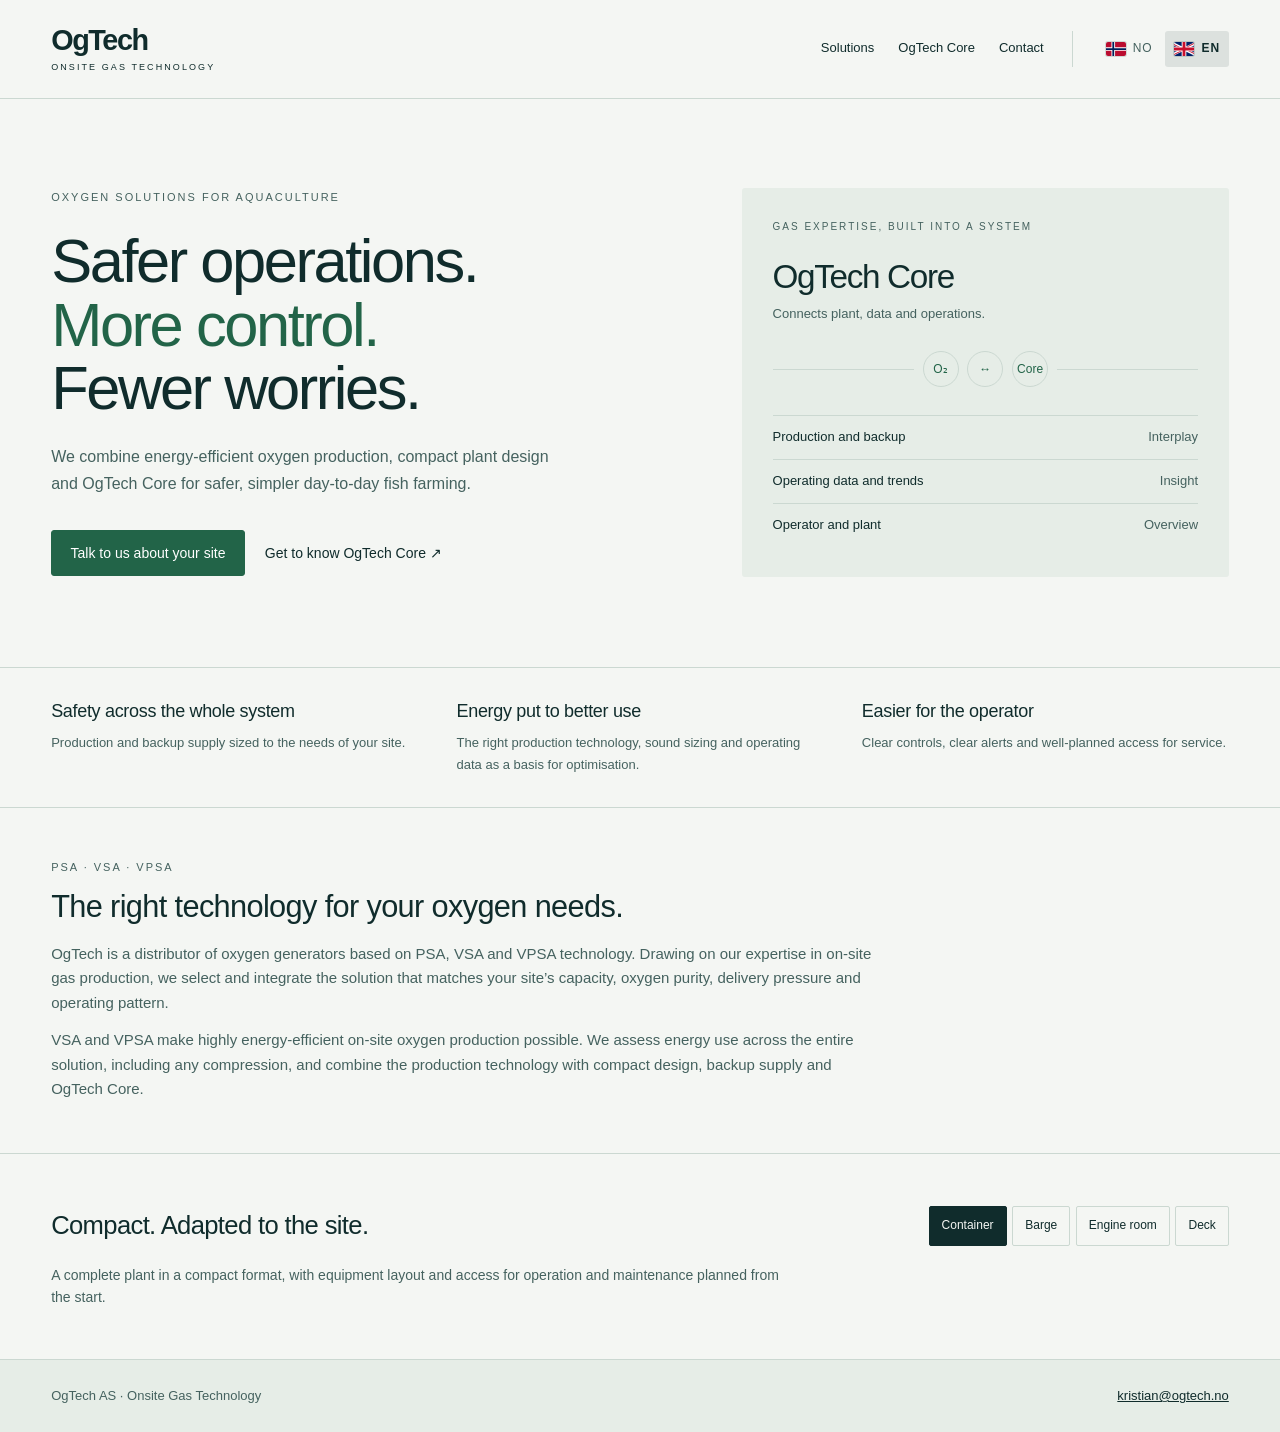
==== en/index.html @ 376f754f "Klargjør for forhåndsvisning på GitHub Pages - .nojekyll slik at filene publiseres som de er - noind" ====
<!DOCTYPE html>
<html lang="en">
<head>
<meta charset="UTF-8">
<meta name="viewport" content="width=device-width, initial-scale=1">
<title>OgTech – Oxygen solutions for aquaculture</title>
<meta name="robots" content="noindex">
<meta name="description" content="OgTech delivers energy-efficient oxygen production (PSA, VSA, VPSA), compact plants and OgTech Core for safer aquaculture operations.">
<link rel="icon" href="../assets/favicon.svg" type="image/svg+xml">
<link rel="stylesheet" href="../assets/style.css">
</head>
<body>
<header class="site-header">
 <div class="wrap">
  <a class="brand" href="index.html">OgTech<small>ONSITE GAS TECHNOLOGY</small></a>
  <div class="header-right">
   <nav class="menu" aria-label="Main menu">
    <button type="button" class="menu-link" data-panel="solutions" aria-expanded="false">Solutions</button>
    <button type="button" class="menu-link" data-panel="core" aria-expanded="false">OgTech Core</button>
    <button type="button" class="menu-link" data-panel="contact" aria-expanded="false">Contact</button>
   </nav>
   <nav class="lang" aria-label="Language">
    <a href="../index.html" hreflang="nb" lang="nb" title="Norsk"><svg viewBox="0 0 22 16" preserveAspectRatio="none" aria-hidden="true"><rect width="22" height="16" fill="#ba0c2f"/><path d="M6 0h4v16H6zM0 6h22v4H0z" fill="#fff"/><path d="M7 0h2v16H7zM0 7h22v2H0z" fill="#00205b"/></svg>NO</a>
    <a href="index.html" hreflang="en" lang="en" aria-current="page" title="English"><svg viewBox="0 0 60 30" preserveAspectRatio="xMidYMid slice" aria-hidden="true"><clipPath id="uk-t"><path d="M30 15h30v15zv15H0zH0V0zV0h30z"/></clipPath><path d="M0 0h60v30H0z" fill="#012169"/><path d="M0 0l60 30m0-30L0 30" stroke="#fff" stroke-width="6"/><path d="M0 0l60 30m0-30L0 30" clip-path="url(#uk-t)" stroke="#c8102e" stroke-width="4"/><path d="M30 0v30M0 15h60" stroke="#fff" stroke-width="10"/><path d="M30 0v30M0 15h60" stroke="#c8102e" stroke-width="6"/></svg>EN</a>
   </nav>
  </div>
 </div>
</header>

<section class="panel" id="panel-solutions" hidden aria-live="polite">
 <div class="wrap">
  <h2>The right technology. A well-designed whole.</h2>
  <p>OgTech is a distributor of oxygen generators based on PSA, VSA and VPSA technology. We assess capacity, oxygen purity, delivery pressure, operating pattern and total energy use to find the right solution. VSA and VPSA enable highly energy-efficient on-site production. The plant can be combined with liquid oxygen (LOX) for backup supply and peak demand.</p>
 </div>
</section>
<section class="panel" id="panel-core" hidden aria-live="polite">
 <div class="wrap">
  <h2>OgTech Core. Gas expertise, built into a system.</h2>
  <p>OgTech Core is being developed to bring control, communication and operating data together in one clear solution. The goal is better interplay within the oxygen system, simpler work for operators and a stronger basis for detecting deviations and optimising operations.</p>
 </div>
</section>
<section class="panel" id="panel-contact" hidden aria-live="polite">
 <div class="wrap">
  <h2>Let’s take a look at your site.</h2>
  <p>Tell us about your oxygen demand, location and current setup. Together we will find a good starting point for production, control and backup supply.<br><a href="mailto:kristian@ogtech.no">kristian@ogtech.no</a></p>
 </div>
</section>

<main>
 <div class="wrap hero">
  <div>
   <p class="eyebrow">Oxygen solutions for aquaculture</p>
   <h1>Safer operations.<br><em>More control.</em><br>Fewer worries.</h1>
   <p class="intro">We combine energy-efficient oxygen production, compact plant design and OgTech Core for safer, simpler day-to-day fish farming.</p>
   <div class="actions">
    <button type="button" class="btn-primary" data-panel="contact" aria-expanded="false">Talk to us about your site</button>
    <button type="button" class="btn-secondary" data-panel="core" aria-expanded="false">Get to know OgTech Core ↗</button>
   </div>
  </div>
  <div class="core" aria-label="Concept sketch of how OgTech Core connects the system">
   <p class="eyebrow">Gas expertise, built into a system</p>
   <h2 class="core-name">OgTech Core</h2>
   <p class="core-sub">Connects plant, data and operations.</p>
   <div class="connect" aria-hidden="true"><span>O₂</span><span>↔</span><span>Core</span></div>
   <ul class="core-list">
    <li><span>Production and backup</span><span>Interplay</span></li>
    <li><span>Operating data and trends</span><span>Insight</span></li>
    <li><span>Operator and plant</span><span>Overview</span></li>
   </ul>
  </div>
 </div>

 <div class="principles">
  <div class="wrap">
   <section><h2>Safety across the whole system</h2><p>Production and backup supply sized to the needs of your site.</p></section>
   <section><h2>Energy put to better use</h2><p>The right production technology, sound sizing and operating data as a basis for optimisation.</p></section>
   <section><h2>Easier for the operator</h2><p>Clear controls, clear alerts and well-planned access for service.</p></section>
  </div>
 </div>

 <section class="technology">
  <div class="wrap">
   <p class="eyebrow">PSA · VSA · VPSA</p>
   <h2>The right technology for your oxygen needs.</h2>
   <p>OgTech is a distributor of oxygen generators based on PSA, VSA and VPSA technology. Drawing on our expertise in on-site gas production, we select and integrate the solution that matches your site’s capacity, oxygen purity, delivery pressure and operating pattern.</p>
   <p>VSA and VPSA make highly energy-efficient on-site oxygen production possible. We assess energy use across the entire solution, including any compression, and combine the production technology with compact design, backup supply and OgTech Core.</p>
  </div>
 </section>

 <section class="install">
  <div class="wrap">
   <div class="install-head">
    <h2>Compact. Adapted to the site.</h2>
    <div class="install-nav" role="group" aria-label="Choose installation">
     <button type="button" class="choice" aria-pressed="true" data-install="container" data-text="A complete plant in a compact format, with equipment layout and access for operation and maintenance planned from the start.">Container</button>
     <button type="button" class="choice" aria-pressed="false" data-install="barge" data-text="Oxygen production and backup supply adapted to the barge’s available space, other systems and practical operating needs.">Barge</button>
     <button type="button" class="choice" aria-pressed="false" data-install="room" data-text="A plant adapted to the engine room, with equipment layout, ventilation and service access built into the design.">Engine room</button>
     <button type="button" class="choice" aria-pressed="false" data-install="deck" data-text="Compact placement on deck, with design and protection adapted to the operating environment and the need for easy access.">Deck</button>
    </div>
   </div>
   <p class="install-copy" aria-live="polite">A complete plant in a compact format, with equipment layout and access for operation and maintenance planned from the start.</p>
  </div>
 </section>
</main>

<footer class="site-footer">
 <div class="wrap">
  <span>OgTech AS · Onsite Gas Technology</span>
  <a href="mailto:kristian@ogtech.no">kristian@ogtech.no</a>
 </div>
</footer>
<script src="../assets/main.js"></script>
</body>
</html>
---- assets/style.css ----
:root{
  color-scheme:light dark;
  --paper:light-dark(#f4f6f3,#0d201f);
  --ink:light-dark(#102c2c,#e6efeb);
  --muted:light-dark(#45625f,#adc2bb);
  --line:light-dark(#cbd8d1,#38544e);
  --surface:light-dark(#e6ede7,#17312e);
  --accent:light-dark(#226448,#b6dba4);
  --on-accent:light-dark(#ffffff,#132819);
  --gutter:clamp(20px,4vw,56px);
  --max:1280px;
}
@media (min-width:1600px){html{font-size:17px}}
@media (min-width:2200px){html{font-size:18px}}

*{box-sizing:border-box}
html{-webkit-text-size-adjust:100%}
body{margin:0;background:var(--paper);color:var(--ink);font-family:Arial,Helvetica,sans-serif;line-height:1.6;overflow-x:hidden}
h1,h2,h3,p,ul{margin:0}
a{color:inherit}
button{font:inherit;cursor:pointer}
button:focus-visible,a:focus-visible{outline:2px solid #339cff;outline-offset:3px}
[hidden]{display:none!important}

.wrap{width:100%;max-width:var(--max);margin-inline:auto;padding-inline:var(--gutter)}

.eyebrow{font-size:.6875rem;text-transform:uppercase;letter-spacing:.125rem;color:var(--muted);line-height:1.6;margin-bottom:1.4rem}

/* Header */
.site-header{border-bottom:1px solid var(--line)}
.site-header .wrap{display:flex;align-items:center;justify-content:space-between;gap:1.5rem;padding-block:1.6rem}
.brand{font-size:1.8rem;font-weight:700;letter-spacing:-.09rem;line-height:1;text-decoration:none}
.brand small{display:block;font-size:.5625rem;letter-spacing:.13rem;font-weight:400;margin-top:.55rem;white-space:nowrap}
.header-right{display:flex;align-items:center;gap:1.75rem;flex-wrap:wrap}
.menu{display:flex;align-items:center;gap:1.5rem;flex-wrap:wrap}
.menu-link{border:0;background:transparent;color:var(--ink);font-size:.8125rem;padding:.5rem 0;min-height:44px}
.menu-link:hover,.menu-link[aria-expanded=true]{text-decoration:underline;text-underline-offset:5px}

.lang{display:flex;align-items:center;gap:.25rem;padding-left:1.5rem;border-left:1px solid var(--line)}
.lang a{display:flex;align-items:center;gap:.45rem;font-size:.75rem;letter-spacing:.06rem;text-decoration:none;padding:.4rem .55rem;border-radius:3px;min-height:36px;color:var(--muted)}
.lang a:hover{color:var(--ink);background:color-mix(in srgb,var(--ink) 8%,transparent)}
.lang a[aria-current=page]{color:var(--ink);font-weight:700;background:color-mix(in srgb,var(--ink) 10%,transparent)}
.lang svg{width:20px;height:14px;border-radius:2px;flex:none;box-shadow:0 0 0 1px color-mix(in srgb,var(--ink) 15%,transparent)}

/* Info panels opened from the menu */
.panel{background:var(--surface);border-bottom:1px solid var(--line)}
.panel .wrap{padding-block:1.75rem}
.panel h2{font-size:1.375rem;font-weight:500;letter-spacing:-.03rem;margin-bottom:.75rem}
.panel p{font-size:.9375rem;line-height:1.65;max-width:52rem;color:var(--muted)}
.panel a{color:var(--ink);font-weight:700}

/* Hero */
.hero{display:grid;grid-template-columns:1.3fr 1fr;gap:clamp(32px,4.5vw,72px);align-items:center;padding-block:clamp(40px,7vw,104px)}
h1{font-size:clamp(2.3rem,4.8vw,4rem);line-height:1.04;font-weight:500;letter-spacing:-.04em;margin-bottom:1.5rem}
h1 em{font-style:normal;color:var(--accent)}
.intro{font-size:1rem;line-height:1.65;max-width:32rem;color:var(--muted)}
.actions{display:flex;gap:1.25rem;align-items:center;flex-wrap:wrap;margin-top:2rem}
.btn-primary{border:1px solid var(--accent);background:var(--accent);color:var(--on-accent);font-size:.875rem;padding:.8rem 1.15rem;border-radius:3px;line-height:1.35;min-height:44px}
.btn-primary:hover{filter:brightness(.93)}
.btn-secondary{background:transparent;color:var(--ink);border:0;padding:.8rem 0;font-size:.875rem;min-height:44px;text-align:left}
.btn-secondary:hover{text-decoration:underline;text-underline-offset:5px}

.core{background:var(--surface);padding:clamp(22px,2.4vw,36px);border-radius:3px;min-width:0}
.core .eyebrow{font-size:.625rem;margin-bottom:1.5rem}
.core-name{font-size:clamp(1.75rem,2.6vw,2.4rem);letter-spacing:-.04em;font-weight:500;line-height:1.1;margin-bottom:.5rem}
.core-sub{font-size:.8125rem;color:var(--muted);line-height:1.5}
.connect{display:flex;align-items:center;gap:.55rem;margin:1.75rem 0;color:var(--accent)}
.connect::before,.connect::after{content:"";height:1px;background:var(--line);flex:1}
.connect span{font-size:.75rem;border:1px solid var(--line);border-radius:50%;width:2.25rem;height:2.25rem;display:grid;place-items:center}
.core-list{padding:0;list-style:none}
.core-list li{display:flex;gap:.75rem;justify-content:space-between;padding:.75rem 0;font-size:.8125rem;border-top:1px solid var(--line);line-height:1.45}
.core-list li span:last-child{color:var(--muted);text-align:right}

/* Principles */
.principles{border-block:1px solid var(--line)}
.principles .wrap{display:grid;grid-template-columns:repeat(3,1fr);gap:clamp(20px,3vw,48px);padding-block:2rem}
.principles h2{font-size:1.125rem;font-weight:500;line-height:1.25;margin-bottom:.6rem;letter-spacing:-.02rem}
.principles p{font-size:.8125rem;line-height:1.65;color:var(--muted)}

/* Technology */
.technology{border-bottom:1px solid var(--line)}
.technology .wrap{padding-block:clamp(28px,4vw,56px)}
.technology .eyebrow{margin-bottom:.75rem}
.technology h2{font-size:clamp(1.5rem,2.4vw,2rem);line-height:1.2;font-weight:500;letter-spacing:-.04rem;margin-bottom:1rem}
.technology p:not(.eyebrow){font-size:.9375rem;line-height:1.65;color:var(--muted);max-width:52rem;margin-bottom:.75rem}
.technology p:last-child{margin-bottom:0}

/* Installation */
.install .wrap{padding-block:clamp(28px,4vw,56px)}
.install-head{display:flex;justify-content:space-between;gap:1.1rem;align-items:center;flex-wrap:wrap;margin-bottom:1.1rem}
.install h2{font-size:clamp(1.375rem,2vw,1.75rem);letter-spacing:-.04rem;font-weight:500;line-height:1.2}
.install-nav{display:flex;gap:.35rem;flex-wrap:wrap}
.choice{font-size:.75rem;padding:.6rem .75rem;border:1px solid var(--line);border-radius:2px;background:transparent;color:var(--ink)}
.choice:hover{border-color:var(--ink)}
.choice[aria-pressed=true]{background:var(--ink);color:var(--paper);border-color:var(--ink)}
.install-copy{font-size:.875rem;color:var(--muted);line-height:1.6;max-width:46rem;min-height:2.8em}

/* Footer */
.site-footer{border-top:1px solid var(--line);background:var(--surface)}
.site-footer .wrap{display:flex;justify-content:space-between;gap:1rem;flex-wrap:wrap;padding-block:1.6rem;font-size:.8125rem;color:var(--muted)}
.site-footer a{color:var(--ink)}

@media (max-width:960px){
  .hero{grid-template-columns:1fr}
  .core{max-width:36rem}
}
@media (max-width:720px){
  .site-header .wrap{flex-direction:column;align-items:flex-start;gap:1rem;padding-block:1.4rem}
  .header-right{width:100%;justify-content:space-between;gap:.75rem}
  .menu{gap:1.1rem}
  .lang{padding-left:0;border-left:0;margin-left:-.55rem}
  .principles .wrap{grid-template-columns:1fr;gap:1.25rem}
  h1{letter-spacing:-.03em}
}
@media (pointer:coarse){.choice{min-height:44px}}
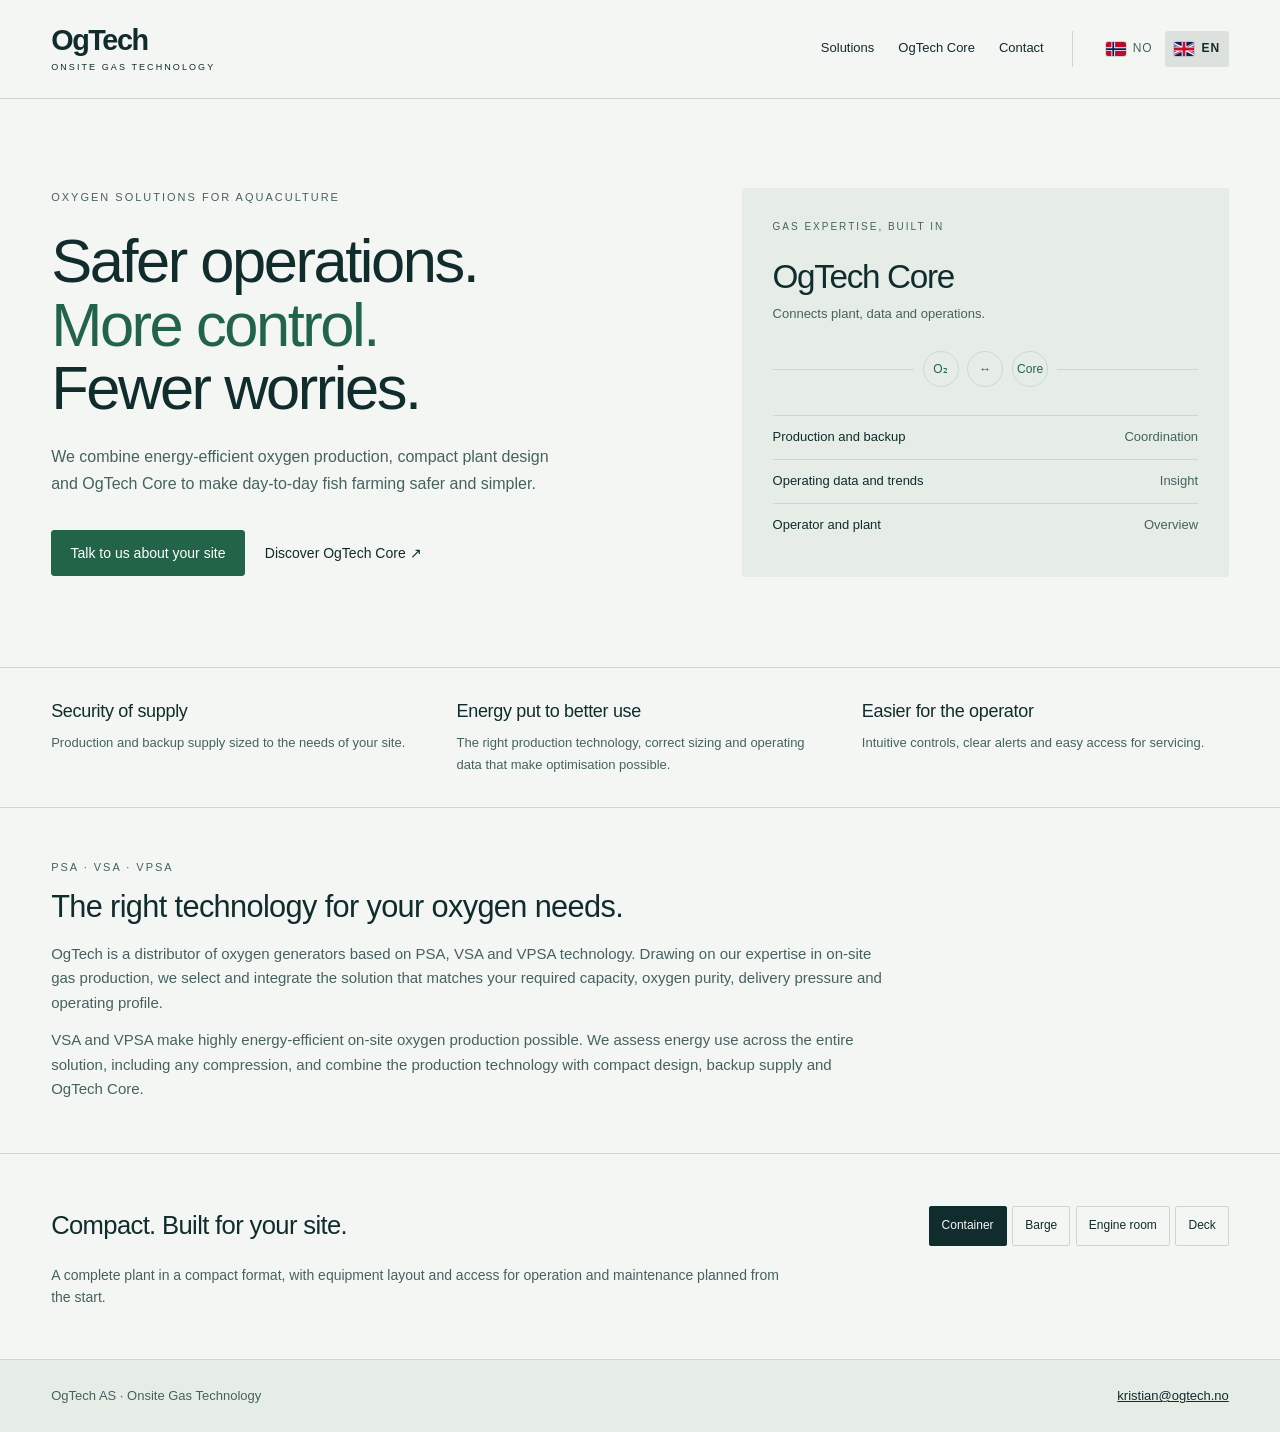
==== commit 012856a4: "Forbedre engelsk tekst Mer naturlig engelsk i stedet for direkte oversatte uttrykk, bl.a. «A well-de" ====
--- a/en/index.html
+++ b/en/index.html
@@ -29,20 +29,20 @@
 
 <section class="panel" id="panel-solutions" hidden aria-live="polite">
  <div class="wrap">
-  <h2>The right technology. A well-designed whole.</h2>
-  <p>OgTech is a distributor of oxygen generators based on PSA, VSA and VPSA technology. We assess capacity, oxygen purity, delivery pressure, operating pattern and total energy use to find the right solution. VSA and VPSA enable highly energy-efficient on-site production. The plant can be combined with liquid oxygen (LOX) for backup supply and peak demand.</p>
+  <h2>The right technology. Engineered as a complete system.</h2>
+  <p>OgTech is a distributor of oxygen generators based on PSA, VSA and VPSA technology. We assess capacity, oxygen purity, delivery pressure, operating profile and overall energy use to find the right solution. VSA and VPSA enable highly energy-efficient on-site production. The plant can be combined with liquid oxygen (LOX) for backup supply and peak demand.</p>
  </div>
 </section>
 <section class="panel" id="panel-core" hidden aria-live="polite">
  <div class="wrap">
-  <h2>OgTech Core. Gas expertise, built into a system.</h2>
-  <p>OgTech Core is being developed to bring control, communication and operating data together in one clear solution. The goal is better interplay within the oxygen system, simpler work for operators and a stronger basis for detecting deviations and optimising operations.</p>
+  <h2>OgTech Core. Gas expertise, built in.</h2>
+  <p>OgTech Core is being developed to bring control, communication and operating data together in a single, clear overview. The goal is better coordination across the oxygen system, easier work for operators and a stronger basis for detecting anomalies and optimising operations.</p>
  </div>
 </section>
 <section class="panel" id="panel-contact" hidden aria-live="polite">
  <div class="wrap">
   <h2>Let’s take a look at your site.</h2>
-  <p>Tell us about your oxygen demand, location and current setup. Together we will find a good starting point for production, control and backup supply.<br><a href="mailto:kristian@ogtech.no">kristian@ogtech.no</a></p>
+  <p>Tell us about your oxygen demand, location and current setup. Together, we’ll find the right starting point for production, control and backup supply.<br><a href="mailto:kristian@ogtech.no">kristian@ogtech.no</a></p>
  </div>
 </section>
 
@@ -51,19 +51,19 @@
   <div>
    <p class="eyebrow">Oxygen solutions for aquaculture</p>
    <h1>Safer operations.<br><em>More control.</em><br>Fewer worries.</h1>
-   <p class="intro">We combine energy-efficient oxygen production, compact plant design and OgTech Core for safer, simpler day-to-day fish farming.</p>
+   <p class="intro">We combine energy-efficient oxygen production, compact plant design and OgTech Core to make day-to-day fish farming safer and simpler.</p>
    <div class="actions">
     <button type="button" class="btn-primary" data-panel="contact" aria-expanded="false">Talk to us about your site</button>
-    <button type="button" class="btn-secondary" data-panel="core" aria-expanded="false">Get to know OgTech Core ↗</button>
+    <button type="button" class="btn-secondary" data-panel="core" aria-expanded="false">Discover OgTech Core ↗</button>
    </div>
   </div>
   <div class="core" aria-label="Concept sketch of how OgTech Core connects the system">
-   <p class="eyebrow">Gas expertise, built into a system</p>
+   <p class="eyebrow">Gas expertise, built in</p>
    <h2 class="core-name">OgTech Core</h2>
    <p class="core-sub">Connects plant, data and operations.</p>
    <div class="connect" aria-hidden="true"><span>O₂</span><span>↔</span><span>Core</span></div>
    <ul class="core-list">
-    <li><span>Production and backup</span><span>Interplay</span></li>
+    <li><span>Production and backup</span><span>Coordination</span></li>
     <li><span>Operating data and trends</span><span>Insight</span></li>
     <li><span>Operator and plant</span><span>Overview</span></li>
    </ul>
@@ -72,9 +72,9 @@
 
  <div class="principles">
   <div class="wrap">
-   <section><h2>Safety across the whole system</h2><p>Production and backup supply sized to the needs of your site.</p></section>
-   <section><h2>Energy put to better use</h2><p>The right production technology, sound sizing and operating data as a basis for optimisation.</p></section>
-   <section><h2>Easier for the operator</h2><p>Clear controls, clear alerts and well-planned access for service.</p></section>
+   <section><h2>Security of supply</h2><p>Production and backup supply sized to the needs of your site.</p></section>
+   <section><h2>Energy put to better use</h2><p>The right production technology, correct sizing and operating data that make optimisation possible.</p></section>
+   <section><h2>Easier for the operator</h2><p>Intuitive controls, clear alerts and easy access for servicing.</p></section>
   </div>
  </div>
 
@@ -82,7 +82,7 @@
   <div class="wrap">
    <p class="eyebrow">PSA · VSA · VPSA</p>
    <h2>The right technology for your oxygen needs.</h2>
-   <p>OgTech is a distributor of oxygen generators based on PSA, VSA and VPSA technology. Drawing on our expertise in on-site gas production, we select and integrate the solution that matches your site’s capacity, oxygen purity, delivery pressure and operating pattern.</p>
+   <p>OgTech is a distributor of oxygen generators based on PSA, VSA and VPSA technology. Drawing on our expertise in on-site gas production, we select and integrate the solution that matches your required capacity, oxygen purity, delivery pressure and operating profile.</p>
    <p>VSA and VPSA make highly energy-efficient on-site oxygen production possible. We assess energy use across the entire solution, including any compression, and combine the production technology with compact design, backup supply and OgTech Core.</p>
   </div>
  </section>
@@ -90,12 +90,12 @@
  <section class="install">
   <div class="wrap">
    <div class="install-head">
-    <h2>Compact. Adapted to the site.</h2>
+    <h2>Compact. Built for your site.</h2>
     <div class="install-nav" role="group" aria-label="Choose installation">
      <button type="button" class="choice" aria-pressed="true" data-install="container" data-text="A complete plant in a compact format, with equipment layout and access for operation and maintenance planned from the start.">Container</button>
-     <button type="button" class="choice" aria-pressed="false" data-install="barge" data-text="Oxygen production and backup supply adapted to the barge’s available space, other systems and practical operating needs.">Barge</button>
-     <button type="button" class="choice" aria-pressed="false" data-install="room" data-text="A plant adapted to the engine room, with equipment layout, ventilation and service access built into the design.">Engine room</button>
-     <button type="button" class="choice" aria-pressed="false" data-install="deck" data-text="Compact placement on deck, with design and protection adapted to the operating environment and the need for easy access.">Deck</button>
+     <button type="button" class="choice" aria-pressed="false" data-install="barge" data-text="Oxygen production and backup supply designed around the space on board, the barge’s other systems and day-to-day operating needs.">Barge</button>
+     <button type="button" class="choice" aria-pressed="false" data-install="room" data-text="A plant fitted to the engine room, with equipment layout, ventilation and service access built into the design.">Engine room</button>
+     <button type="button" class="choice" aria-pressed="false" data-install="deck" data-text="A compact on-deck installation, designed and protected for the operating environment while keeping equipment easy to access.">Deck</button>
     </div>
    </div>
    <p class="install-copy" aria-live="polite">A complete plant in a compact format, with equipment layout and access for operation and maintenance planned from the start.</p>
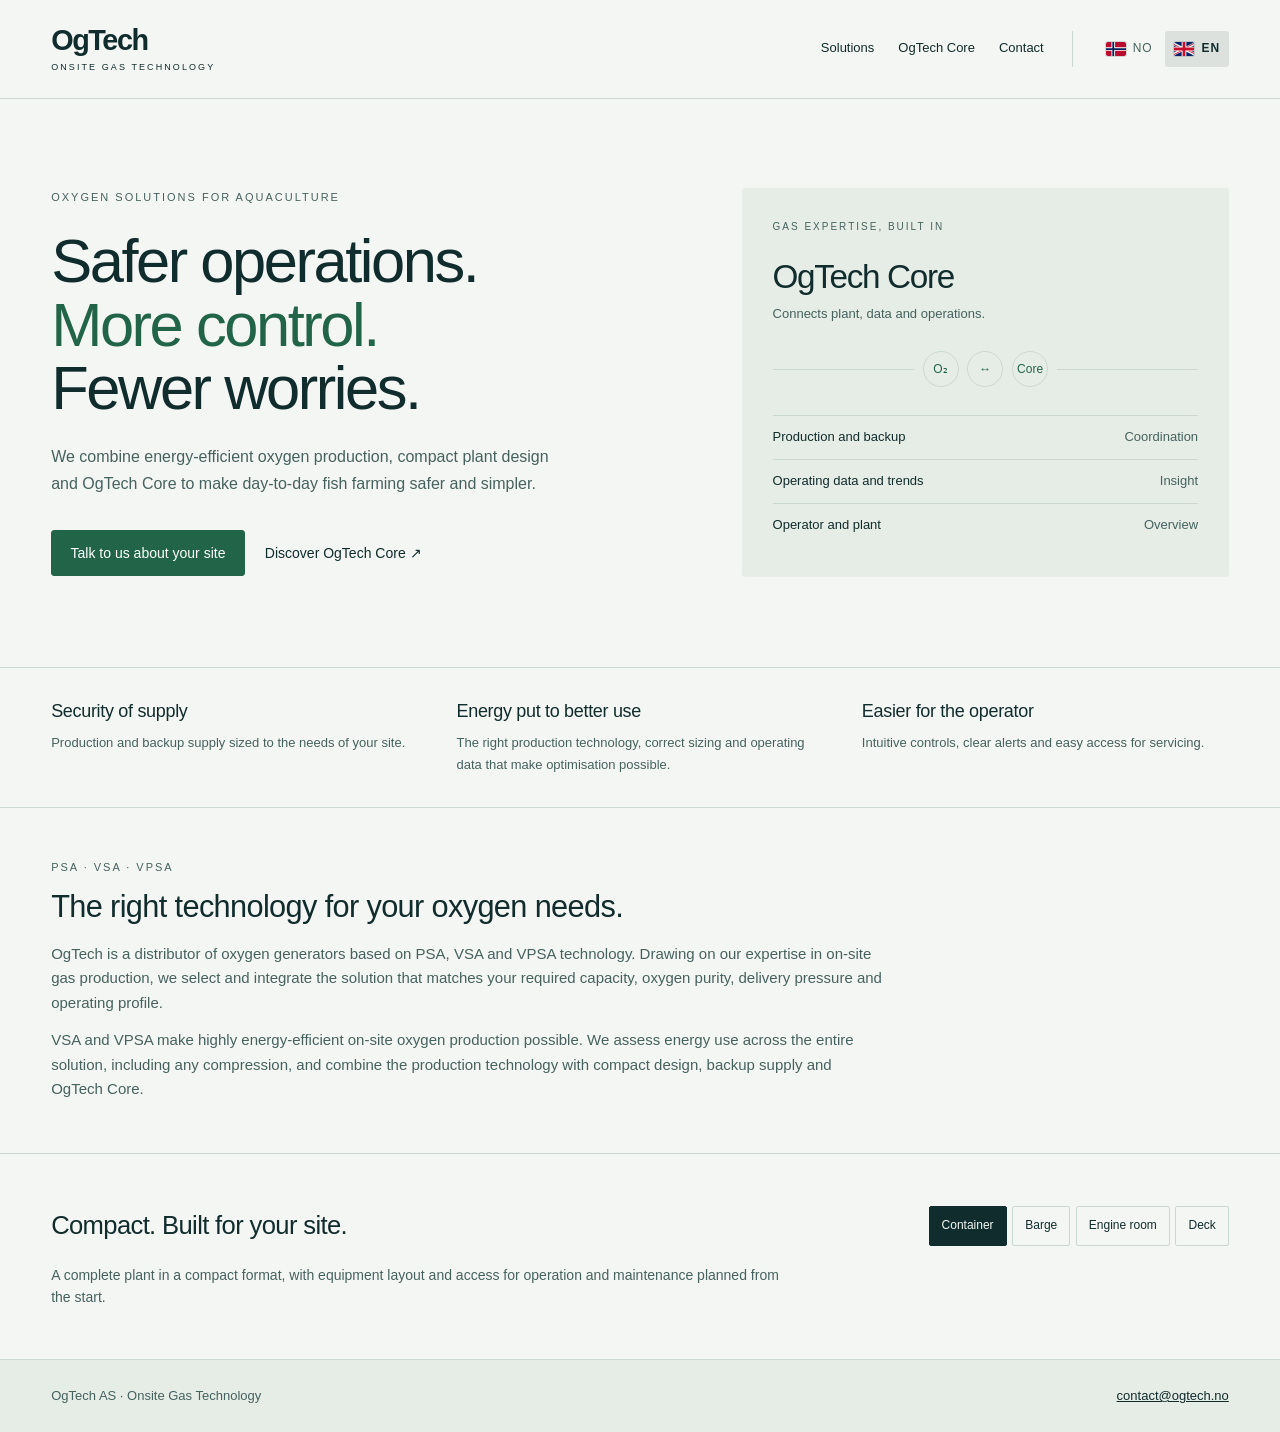
==== commit b9786751: "Bruk kontakt@ og contact@ som kontaktadresse Norsk side viser kontakt@ogtech.no, engelsk side contac" ====
--- a/en/index.html
+++ b/en/index.html
@@ -42,7 +42,7 @@
 <section class="panel" id="panel-contact" hidden aria-live="polite">
  <div class="wrap">
   <h2>Let’s take a look at your site.</h2>
-  <p>Tell us about your oxygen demand, location and current setup. Together, we’ll find the right starting point for production, control and backup supply.<br><a href="mailto:kristian@ogtech.no">kristian@ogtech.no</a></p>
+  <p>Tell us about your oxygen demand, location and current setup. Together, we’ll find the right starting point for production, control and backup supply.<br><a href="mailto:contact@ogtech.no">contact@ogtech.no</a></p>
  </div>
 </section>
 
@@ -106,7 +106,7 @@
 <footer class="site-footer">
  <div class="wrap">
   <span>OgTech AS · Onsite Gas Technology</span>
-  <a href="mailto:kristian@ogtech.no">kristian@ogtech.no</a>
+  <a href="mailto:contact@ogtech.no">contact@ogtech.no</a>
  </div>
 </footer>
 <script src="../assets/main.js"></script>
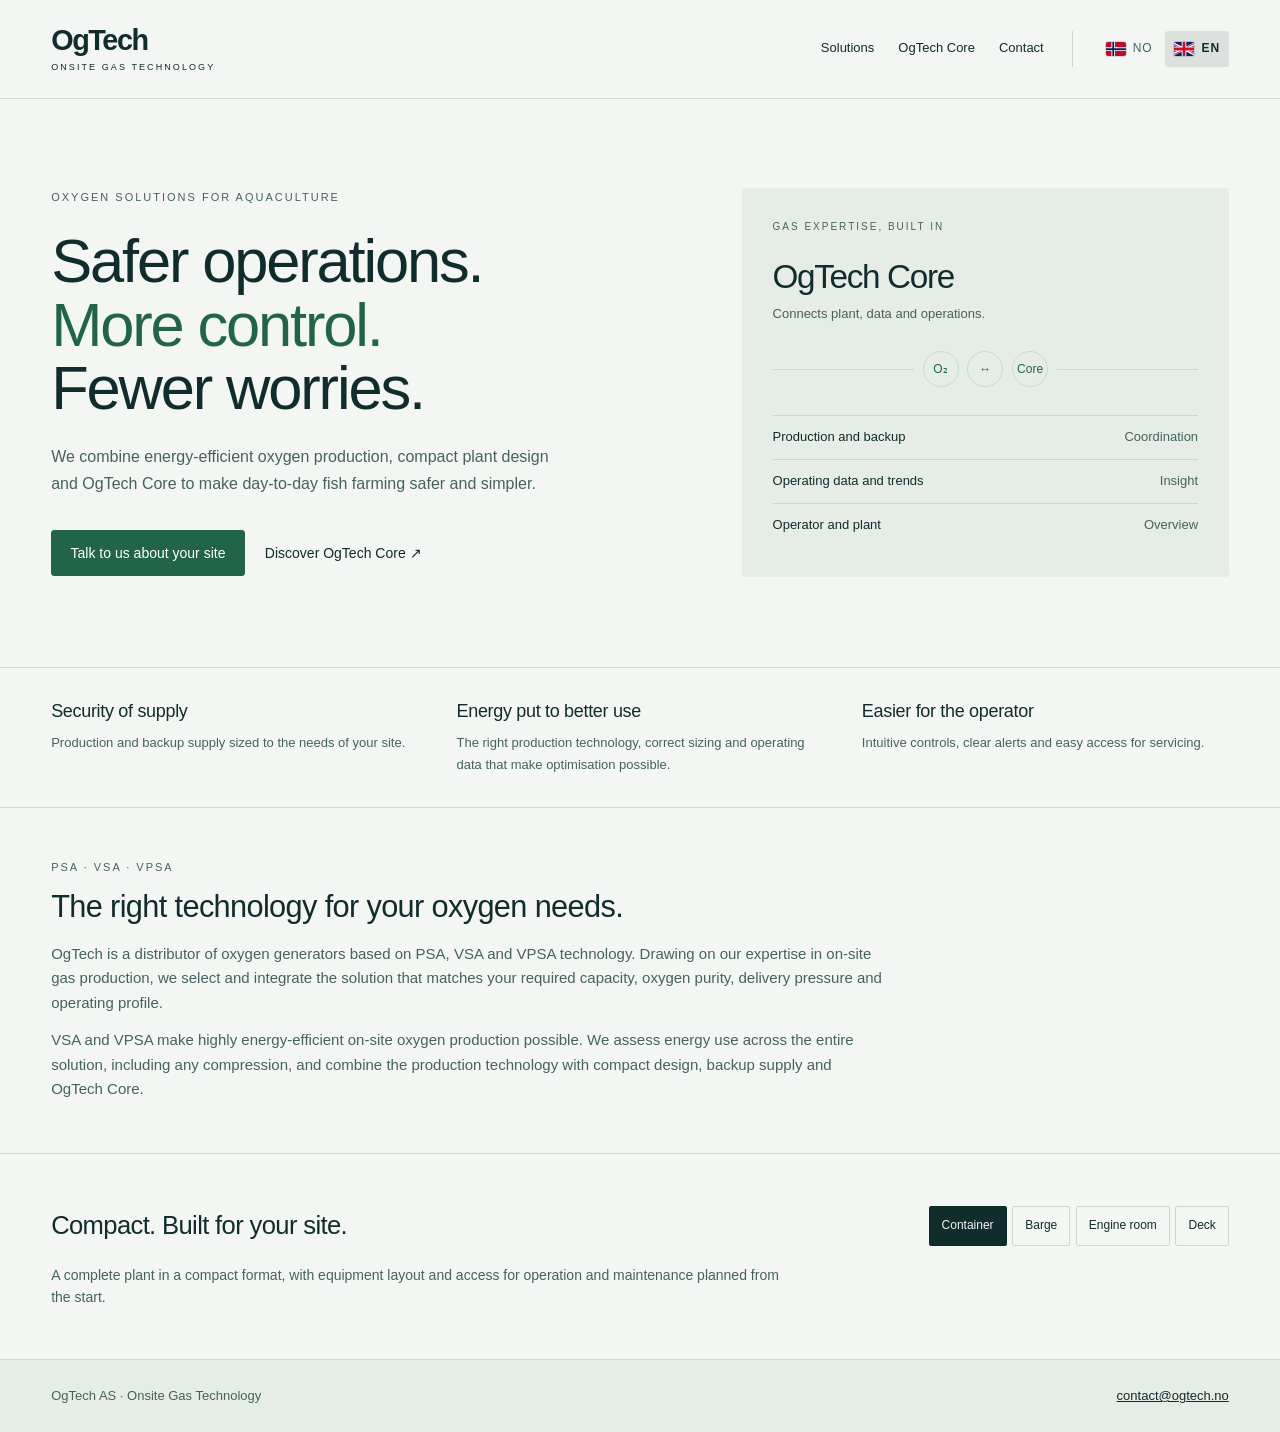
==== commit efe161d9: "Bytt til fonten Schibsted Grotesk Erstatter Arial med Schibsted Grotesk, en norsk grotesk tegnet for" ====
--- a/en/index.html
+++ b/en/index.html
@@ -7,6 +7,7 @@
 <meta name="robots" content="noindex">
 <meta name="description" content="OgTech delivers energy-efficient oxygen production (PSA, VSA, VPSA), compact plants and OgTech Core for safer aquaculture operations.">
 <link rel="icon" href="../assets/favicon.svg" type="image/svg+xml">
+<link rel="preload" href="../assets/fonts/schibsted-grotesk-latin-wght-normal.woff2" as="font" type="font/woff2" crossorigin>
 <link rel="stylesheet" href="../assets/style.css">
 </head>
 <body>
--- a/assets/style.css
+++ b/assets/style.css
@@ -1,3 +1,7 @@
+/* Schibsted Grotesk (SIL OFL 1.1), self-hosted – see assets/fonts/OFL.txt */
+@font-face{font-family:"Schibsted Grotesk";font-style:normal;font-weight:400 900;font-display:swap;src:url(fonts/schibsted-grotesk-latin-wght-normal.woff2) format("woff2");unicode-range:U+0000-00FF,U+0131,U+0152-0153,U+02BB-02BC,U+02C6,U+02DA,U+02DC,U+0304,U+0308,U+0329,U+2000-206F,U+20AC,U+2122,U+2191,U+2193,U+2212,U+2215,U+FEFF,U+FFFD}
+@font-face{font-family:"Schibsted Grotesk";font-style:normal;font-weight:400 900;font-display:swap;src:url(fonts/schibsted-grotesk-latin-ext-wght-normal.woff2) format("woff2");unicode-range:U+0100-02BA,U+02BD-02C5,U+02C7-02CC,U+02CE-02D7,U+02DD-02FF,U+0304,U+0308,U+0329,U+1D00-1DBF,U+1E00-1E9F,U+1EF2-1EFF,U+2020,U+20A0-20AB,U+20AD-20C0,U+2113,U+2C60-2C7F,U+A720-A7FF}
+
 :root{
   color-scheme:light dark;
   --paper:light-dark(#f4f6f3,#0d201f);
@@ -15,7 +19,7 @@
 
 *{box-sizing:border-box}
 html{-webkit-text-size-adjust:100%}
-body{margin:0;background:var(--paper);color:var(--ink);font-family:Arial,Helvetica,sans-serif;line-height:1.6;overflow-x:hidden}
+body{margin:0;background:var(--paper);color:var(--ink);font-family:"Schibsted Grotesk",Arial,Helvetica,sans-serif;line-height:1.6;overflow-x:hidden}
 h1,h2,h3,p,ul{margin:0}
 a{color:inherit}
 button{font:inherit;cursor:pointer}
@@ -51,7 +55,7 @@
 
 /* Hero */
 .hero{display:grid;grid-template-columns:1.3fr 1fr;gap:clamp(32px,4.5vw,72px);align-items:center;padding-block:clamp(40px,7vw,104px)}
-h1{font-size:clamp(2.3rem,4.8vw,4rem);line-height:1.04;font-weight:500;letter-spacing:-.04em;margin-bottom:1.5rem}
+h1{font-size:clamp(2.3rem,4.8vw,4rem);line-height:1.04;font-weight:500;letter-spacing:-.035em;margin-bottom:1.5rem}
 h1 em{font-style:normal;color:var(--accent)}
 .intro{font-size:1rem;line-height:1.65;max-width:32rem;color:var(--muted)}
 .actions{display:flex;gap:1.25rem;align-items:center;flex-wrap:wrap;margin-top:2rem}
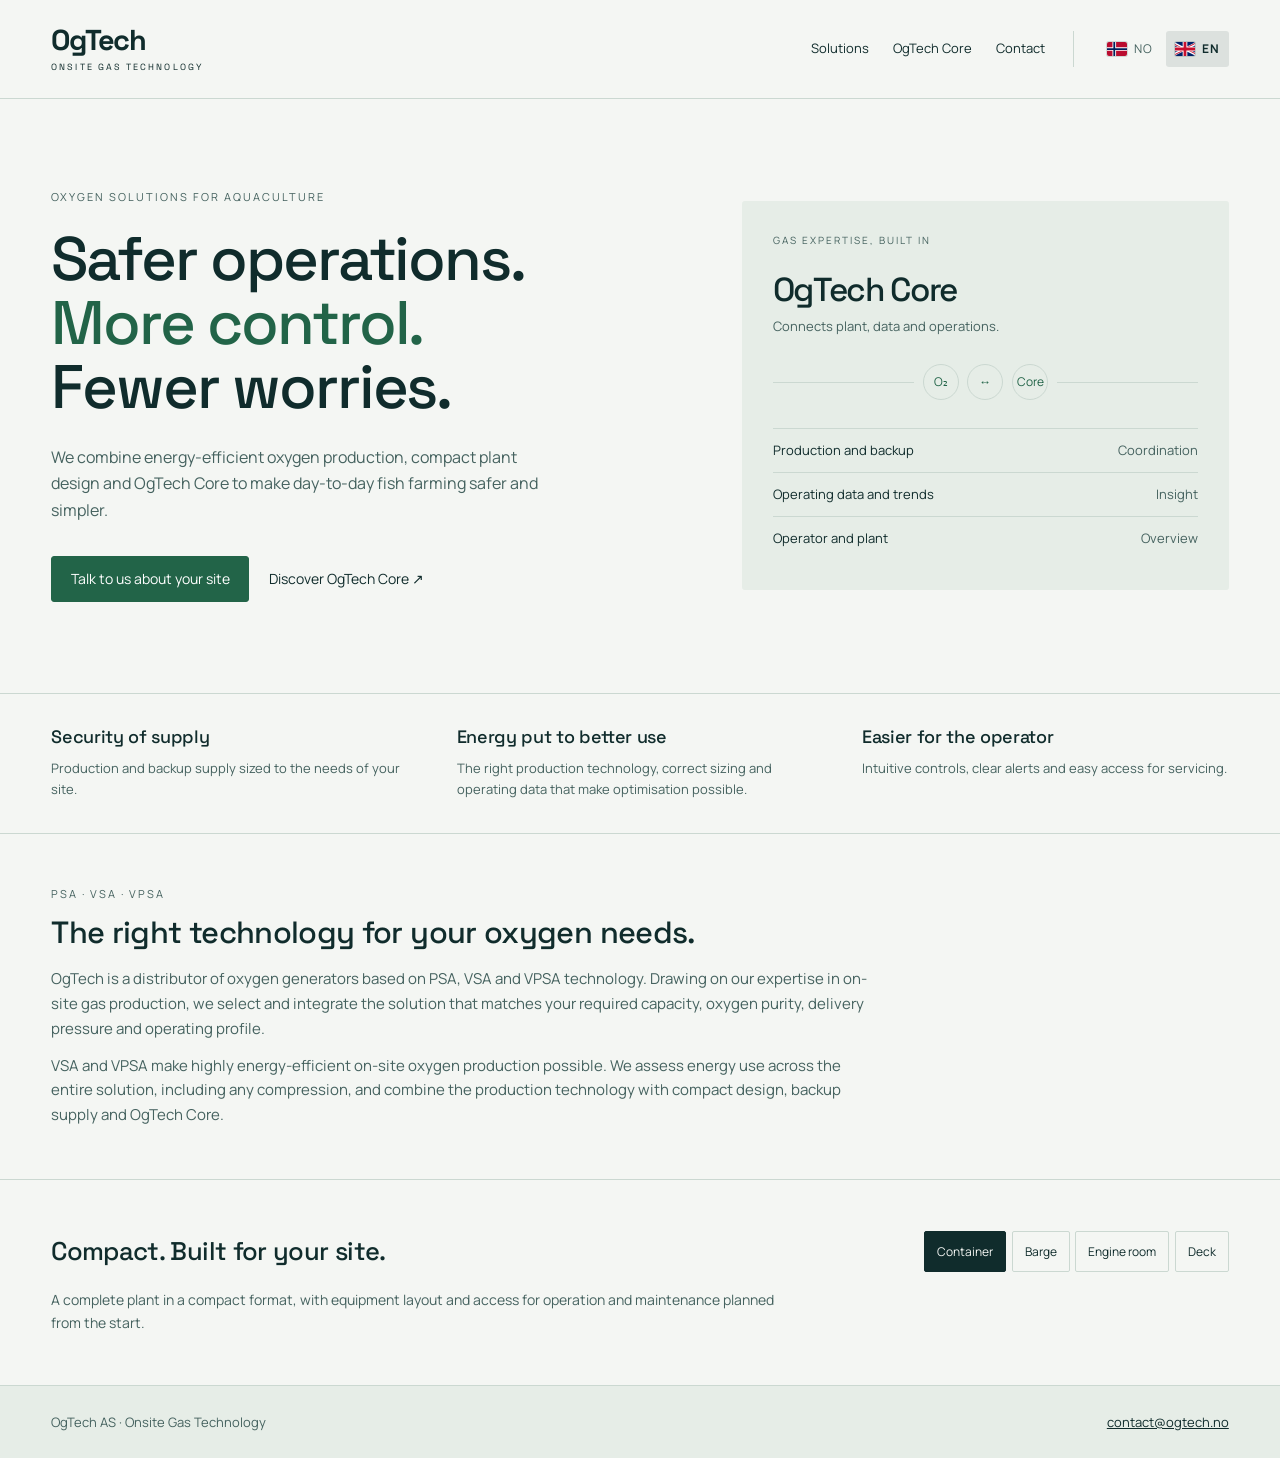
==== commit 553a252b: "Bruk Manrope og Space Grotesk Samme fonter som i det andre prosjektet: Manrope til brødtekst, knappe" ====
--- a/en/index.html
+++ b/en/index.html
@@ -7,7 +7,8 @@
 <meta name="robots" content="noindex">
 <meta name="description" content="OgTech delivers energy-efficient oxygen production (PSA, VSA, VPSA), compact plants and OgTech Core for safer aquaculture operations.">
 <link rel="icon" href="../assets/favicon.svg" type="image/svg+xml">
-<link rel="preload" href="../assets/fonts/schibsted-grotesk-latin-wght-normal.woff2" as="font" type="font/woff2" crossorigin>
+<link rel="preload" href="../assets/fonts/manrope-latin-wght-normal.woff2" as="font" type="font/woff2" crossorigin>
+<link rel="preload" href="../assets/fonts/space-grotesk-latin-wght-normal.woff2" as="font" type="font/woff2" crossorigin>
 <link rel="stylesheet" href="../assets/style.css">
 </head>
 <body>
--- a/assets/style.css
+++ b/assets/style.css
@@ -1,6 +1,9 @@
-/* Schibsted Grotesk (SIL OFL 1.1), self-hosted – see assets/fonts/OFL.txt */
-@font-face{font-family:"Schibsted Grotesk";font-style:normal;font-weight:400 900;font-display:swap;src:url(fonts/schibsted-grotesk-latin-wght-normal.woff2) format("woff2");unicode-range:U+0000-00FF,U+0131,U+0152-0153,U+02BB-02BC,U+02C6,U+02DA,U+02DC,U+0304,U+0308,U+0329,U+2000-206F,U+20AC,U+2122,U+2191,U+2193,U+2212,U+2215,U+FEFF,U+FFFD}
-@font-face{font-family:"Schibsted Grotesk";font-style:normal;font-weight:400 900;font-display:swap;src:url(fonts/schibsted-grotesk-latin-ext-wght-normal.woff2) format("woff2");unicode-range:U+0100-02BA,U+02BD-02C5,U+02C7-02CC,U+02CE-02D7,U+02DD-02FF,U+0304,U+0308,U+0329,U+1D00-1DBF,U+1E00-1E9F,U+1EF2-1EFF,U+2020,U+20A0-20AB,U+20AD-20C0,U+2113,U+2C60-2C7F,U+A720-A7FF}
+/* Fonts (SIL OFL 1.1), self-hosted – see assets/fonts/OFL-*.txt
+   Manrope: body text, buttons, menus. Space Grotesk: headings and large numbers. */
+@font-face{font-family:"Manrope";font-style:normal;font-weight:200 800;font-display:swap;src:url(fonts/manrope-latin-wght-normal.woff2) format("woff2");unicode-range:U+0000-00FF,U+0131,U+0152-0153,U+02BB-02BC,U+02C6,U+02DA,U+02DC,U+0304,U+0308,U+0329,U+2000-206F,U+20AC,U+2122,U+2191,U+2193,U+2212,U+2215,U+FEFF,U+FFFD}
+@font-face{font-family:"Manrope";font-style:normal;font-weight:200 800;font-display:swap;src:url(fonts/manrope-latin-ext-wght-normal.woff2) format("woff2");unicode-range:U+0100-02BA,U+02BD-02C5,U+02C7-02CC,U+02CE-02D7,U+02DD-02FF,U+0304,U+0308,U+0329,U+1D00-1DBF,U+1E00-1E9F,U+1EF2-1EFF,U+2020,U+20A0-20AB,U+20AD-20C0,U+2113,U+2C60-2C7F,U+A720-A7FF}
+@font-face{font-family:"Space Grotesk";font-style:normal;font-weight:300 700;font-display:swap;src:url(fonts/space-grotesk-latin-wght-normal.woff2) format("woff2");unicode-range:U+0000-00FF,U+0131,U+0152-0153,U+02BB-02BC,U+02C6,U+02DA,U+02DC,U+0304,U+0308,U+0329,U+2000-206F,U+20AC,U+2122,U+2191,U+2193,U+2212,U+2215,U+FEFF,U+FFFD}
+@font-face{font-family:"Space Grotesk";font-style:normal;font-weight:300 700;font-display:swap;src:url(fonts/space-grotesk-latin-ext-wght-normal.woff2) format("woff2");unicode-range:U+0100-02BA,U+02BD-02C5,U+02C7-02CC,U+02CE-02D7,U+02DD-02FF,U+0304,U+0308,U+0329,U+1D00-1DBF,U+1E00-1E9F,U+1EF2-1EFF,U+2020,U+20A0-20AB,U+20AD-20C0,U+2113,U+2C60-2C7F,U+A720-A7FF}
 
 :root{
   color-scheme:light dark;
@@ -13,14 +16,17 @@
   --on-accent:light-dark(#ffffff,#132819);
   --gutter:clamp(20px,4vw,56px);
   --max:1280px;
+  --font-body:"Manrope",Arial,Helvetica,sans-serif;
+  --font-heading:"Space Grotesk",Arial,Helvetica,sans-serif;
 }
 @media (min-width:1600px){html{font-size:17px}}
 @media (min-width:2200px){html{font-size:18px}}
 
 *{box-sizing:border-box}
 html{-webkit-text-size-adjust:100%}
-body{margin:0;background:var(--paper);color:var(--ink);font-family:"Schibsted Grotesk",Arial,Helvetica,sans-serif;line-height:1.6;overflow-x:hidden}
+body{margin:0;background:var(--paper);color:var(--ink);font-family:var(--font-body);line-height:1.6;overflow-x:hidden}
 h1,h2,h3,p,ul{margin:0}
+h1,h2,h3,.brand{font-family:var(--font-heading)}
 a{color:inherit}
 button{font:inherit;cursor:pointer}
 button:focus-visible,a:focus-visible{outline:2px solid #339cff;outline-offset:3px}
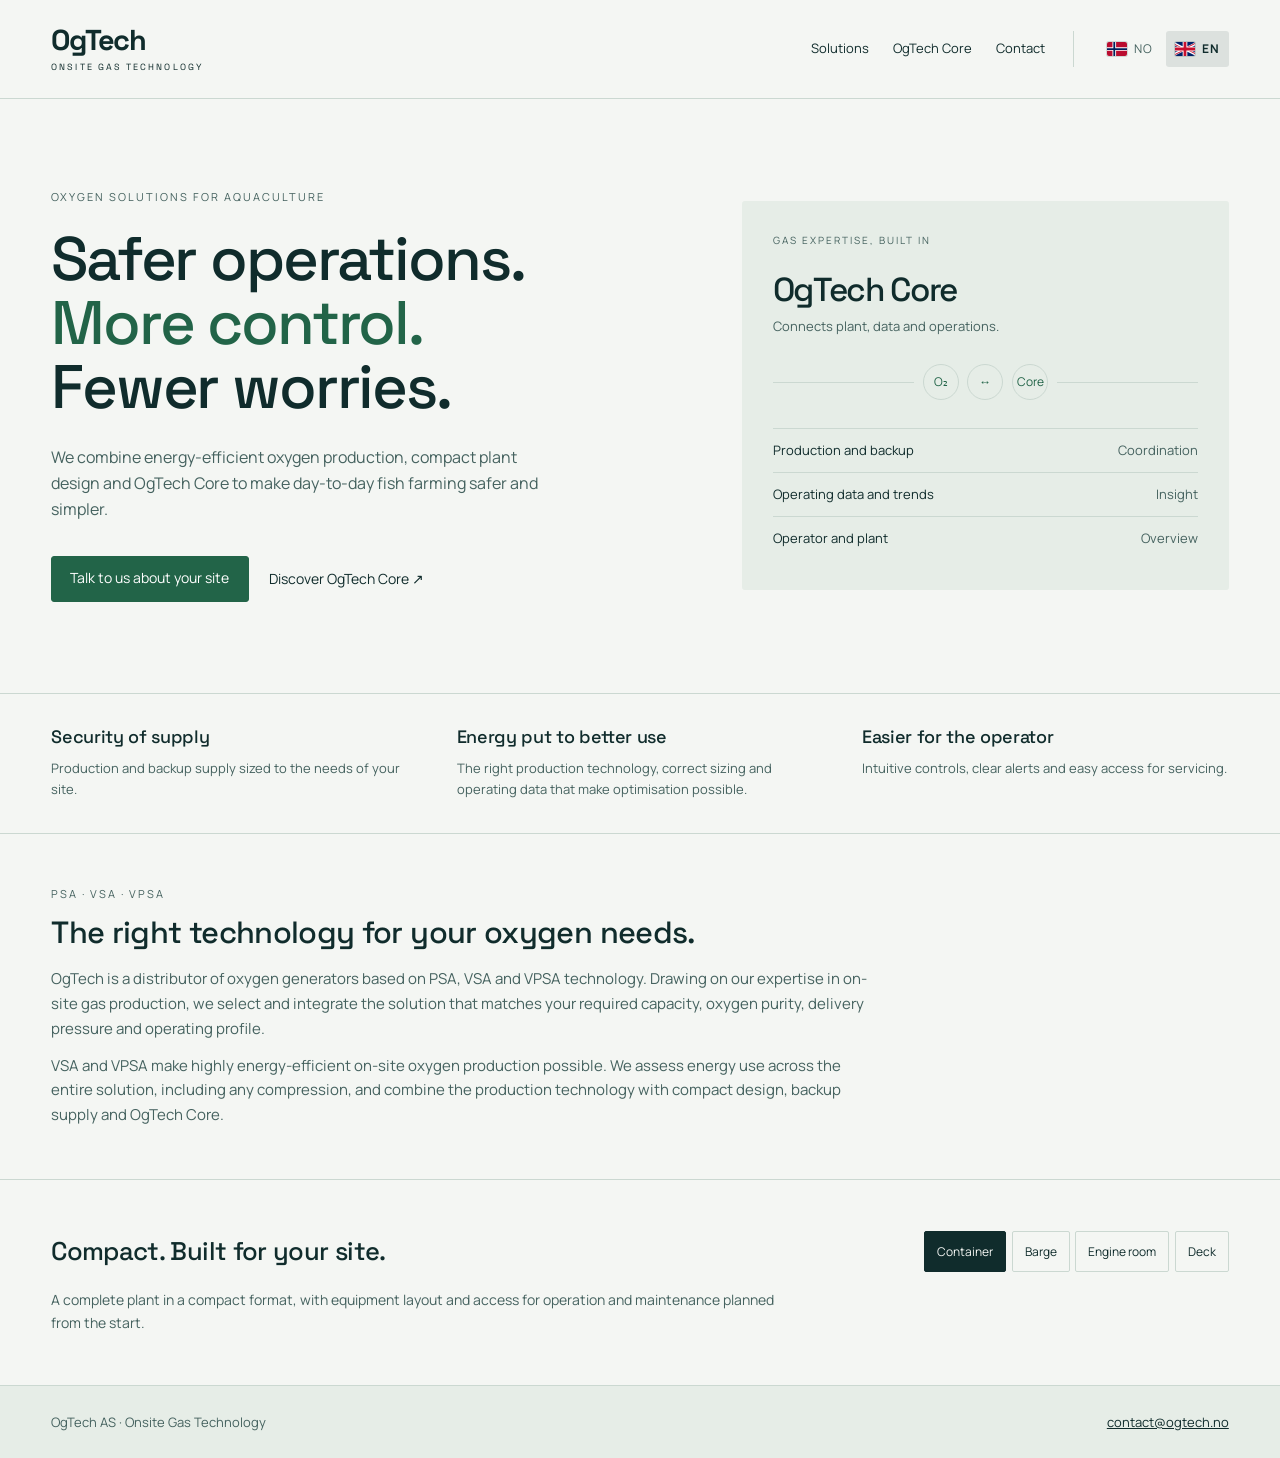
==== commit 0223c50a: "Hold «Færre bekymringer.» på én linje Overskriftens skriftstørrelse følger nå bredden på tekstkolonn" ====
--- a/en/index.html
+++ b/en/index.html
@@ -50,7 +50,7 @@
 
 <main>
  <div class="wrap hero">
-  <div>
+  <div class="hero-text">
    <p class="eyebrow">Oxygen solutions for aquaculture</p>
    <h1>Safer operations.<br><em>More control.</em><br>Fewer worries.</h1>
    <p class="intro">We combine energy-efficient oxygen production, compact plant design and OgTech Core to make day-to-day fish farming safer and simpler.</p>
--- a/assets/style.css
+++ b/assets/style.css
@@ -61,7 +61,9 @@
 
 /* Hero */
 .hero{display:grid;grid-template-columns:1.3fr 1fr;gap:clamp(32px,4.5vw,72px);align-items:center;padding-block:clamp(40px,7vw,104px)}
-h1{font-size:clamp(2.3rem,4.8vw,4rem);line-height:1.04;font-weight:500;letter-spacing:-.035em;margin-bottom:1.5rem}
+/* Font size follows the text column so each headline line («Færre bekymringer.») fits on one line */
+.hero-text{container-type:inline-size;min-width:0}
+h1{font-size:min(clamp(2.3rem,4.8vw,4rem),10.4cqi);line-height:1.04;font-weight:500;letter-spacing:-.035em;margin-bottom:1.5rem}
 h1 em{font-style:normal;color:var(--accent)}
 .intro{font-size:1rem;line-height:1.65;max-width:32rem;color:var(--muted)}
 .actions{display:flex;gap:1.25rem;align-items:center;flex-wrap:wrap;margin-top:2rem}
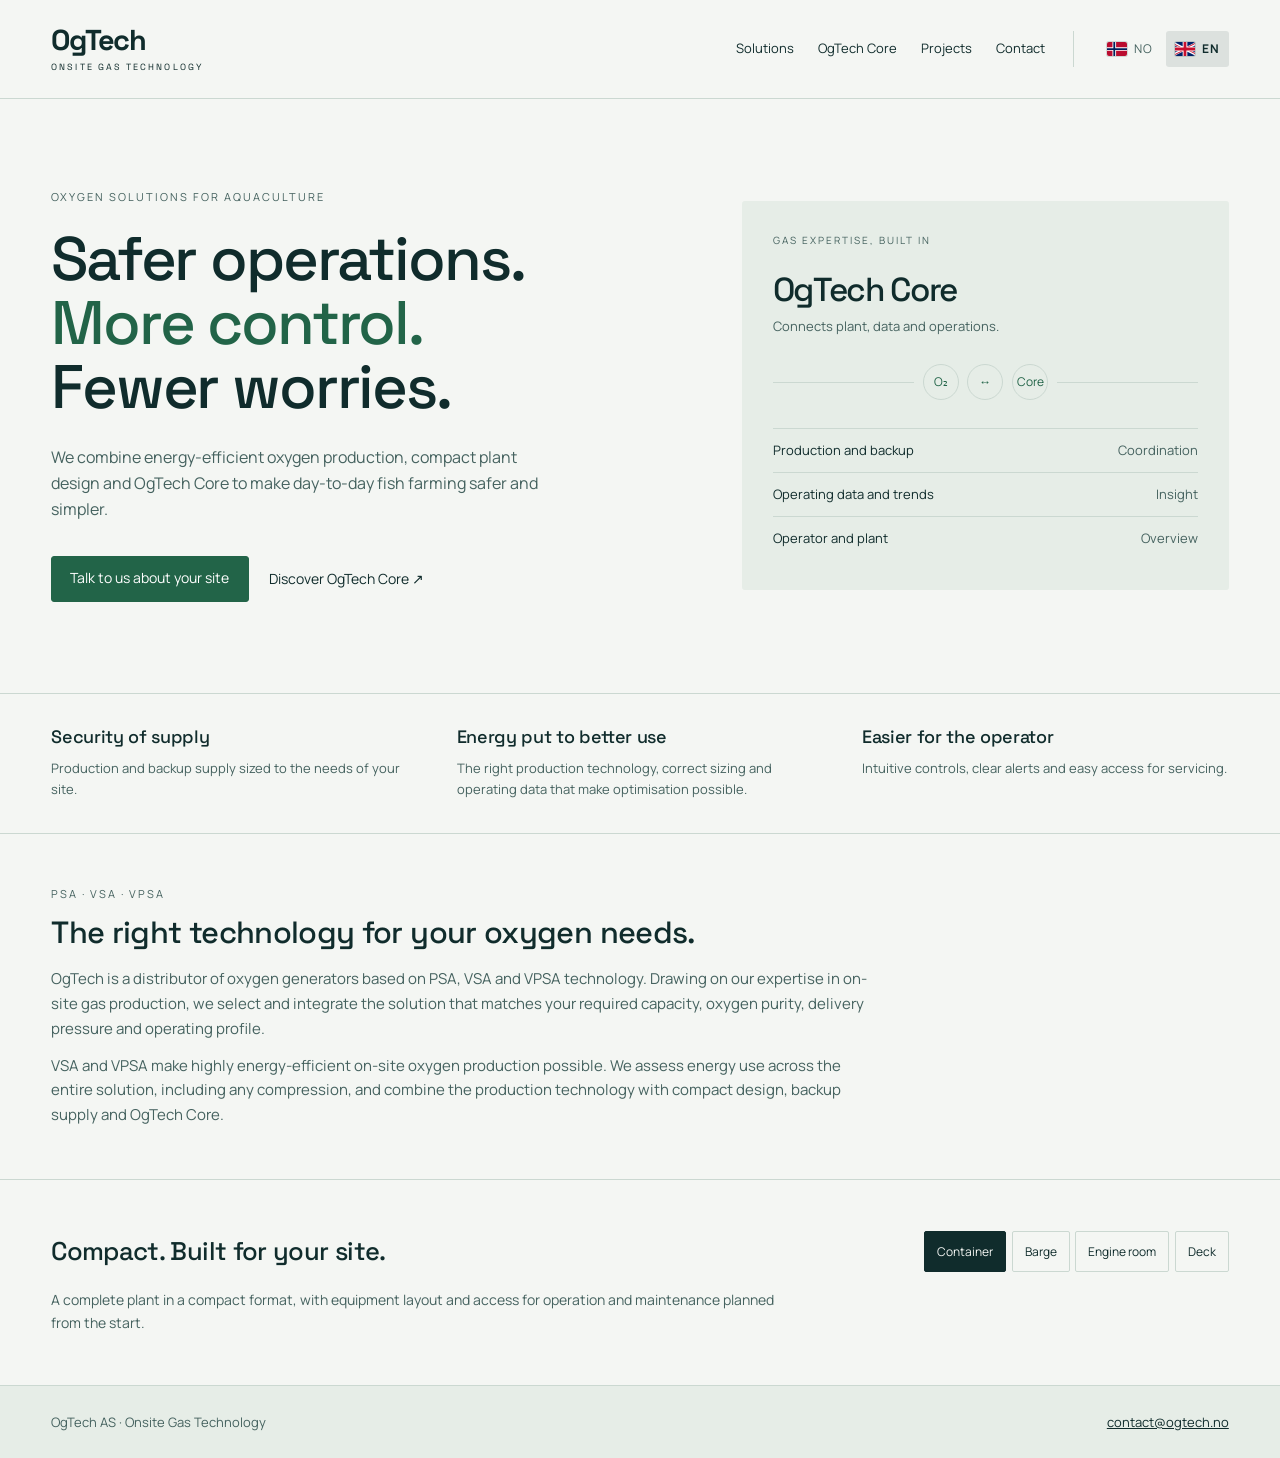
==== commit cd23493d: "Legg til Prosjekter-side med leveransen til Erko - Ny side prosjekter/index.html (norsk) og en/proje" ====
--- a/en/index.html
+++ b/en/index.html
@@ -19,6 +19,7 @@
    <nav class="menu" aria-label="Main menu">
     <button type="button" class="menu-link" data-panel="solutions" aria-expanded="false">Solutions</button>
     <button type="button" class="menu-link" data-panel="core" aria-expanded="false">OgTech Core</button>
+    <a class="menu-link" href="projects/index.html">Projects</a>
     <button type="button" class="menu-link" data-panel="contact" aria-expanded="false">Contact</button>
    </nav>
    <nav class="lang" aria-label="Language">
--- a/assets/style.css
+++ b/assets/style.css
@@ -43,8 +43,8 @@
 .brand small{display:block;font-size:.5625rem;letter-spacing:.13rem;font-weight:400;margin-top:.55rem;white-space:nowrap}
 .header-right{display:flex;align-items:center;gap:1.75rem;flex-wrap:wrap}
 .menu{display:flex;align-items:center;gap:1.5rem;flex-wrap:wrap}
-.menu-link{border:0;background:transparent;color:var(--ink);font-size:.8125rem;padding:.5rem 0;min-height:44px}
-.menu-link:hover,.menu-link[aria-expanded=true]{text-decoration:underline;text-underline-offset:5px}
+.menu-link{display:inline-flex;align-items:center;border:0;background:transparent;color:var(--ink);font-size:.8125rem;padding:.5rem 0;min-height:44px;text-decoration:none}
+.menu-link:hover,.menu-link[aria-expanded=true],.menu-link[aria-current=page]{text-decoration:underline;text-underline-offset:5px}
 
 .lang{display:flex;align-items:center;gap:.25rem;padding-left:1.5rem;border-left:1px solid var(--line)}
 .lang a{display:flex;align-items:center;gap:.45rem;font-size:.75rem;letter-spacing:.06rem;text-decoration:none;padding:.4rem .55rem;border-radius:3px;min-height:36px;color:var(--muted)}
@@ -107,6 +107,29 @@
 .choice[aria-pressed=true]{background:var(--ink);color:var(--paper);border-color:var(--ink)}
 .install-copy{font-size:.875rem;color:var(--muted);line-height:1.6;max-width:46rem;min-height:2.8em}
 
+/* Projects page */
+.page-hero{padding-block:clamp(36px,5vw,80px) clamp(24px,3vw,48px)}
+.page-hero .intro{margin-top:-.25rem}
+.project{border-top:1px solid var(--line)}
+.project .wrap{display:grid;grid-template-columns:minmax(0,5fr) minmax(0,7fr);gap:clamp(24px,4vw,64px);align-items:start;padding-block:clamp(32px,5vw,72px)}
+.project figure{margin:0}
+.project img{display:block;width:100%;height:auto;border-radius:3px;background:var(--surface)}
+.tags{display:flex;gap:.4rem;flex-wrap:wrap;margin-bottom:1.1rem}
+.tag{display:inline-flex;align-items:center;gap:.4rem;font-size:.6875rem;letter-spacing:.08rem;text-transform:uppercase;padding:.3rem .6rem;border:1px solid var(--line);border-radius:2px;color:var(--muted)}
+.tag-live{border-color:var(--accent);color:var(--accent)}
+.tag-live::before{content:"";width:.45rem;height:.45rem;border-radius:50%;background:currentColor}
+.project h2{font-size:clamp(1.6rem,2.8vw,2.4rem);font-weight:500;letter-spacing:-.03em;line-height:1.1;margin-bottom:1rem}
+.project p{font-size:.9375rem;line-height:1.65;color:var(--muted);max-width:40rem;margin-bottom:.75rem}
+.project .lead{font-size:1.0625rem;color:var(--ink)}
+.facts{display:grid;grid-template-columns:repeat(2,minmax(0,1fr));column-gap:2rem;margin:1.75rem 0 0;border-top:1px solid var(--line);max-width:40rem}
+.facts div{padding:.75rem 0;border-bottom:1px solid var(--line)}
+.facts dt{font-size:.6875rem;letter-spacing:.1rem;text-transform:uppercase;color:var(--muted)}
+.facts dd{margin:.15rem 0 0;font-size:.9375rem}
+.cta{border-top:1px solid var(--line);background:var(--surface)}
+.cta .wrap{display:flex;justify-content:space-between;align-items:center;gap:1rem 2rem;flex-wrap:wrap;padding-block:2.25rem}
+.cta h2{font-size:clamp(1.25rem,2vw,1.6rem);font-weight:500;letter-spacing:-.02em}
+a.btn-primary{display:inline-flex;align-items:center;text-decoration:none}
+
 /* Footer */
 .site-footer{border-top:1px solid var(--line);background:var(--surface)}
 .site-footer .wrap{display:flex;justify-content:space-between;gap:1rem;flex-wrap:wrap;padding-block:1.6rem;font-size:.8125rem;color:var(--muted)}
@@ -124,4 +147,9 @@
   .principles .wrap{grid-template-columns:1fr;gap:1.25rem}
   h1{letter-spacing:-.03em}
 }
+@media (max-width:860px){
+  .project .wrap{grid-template-columns:1fr}
+  .project figure{max-width:34rem}
+}
+@media (max-width:520px){.facts{grid-template-columns:1fr}}
 @media (pointer:coarse){.choice{min-height:44px}}
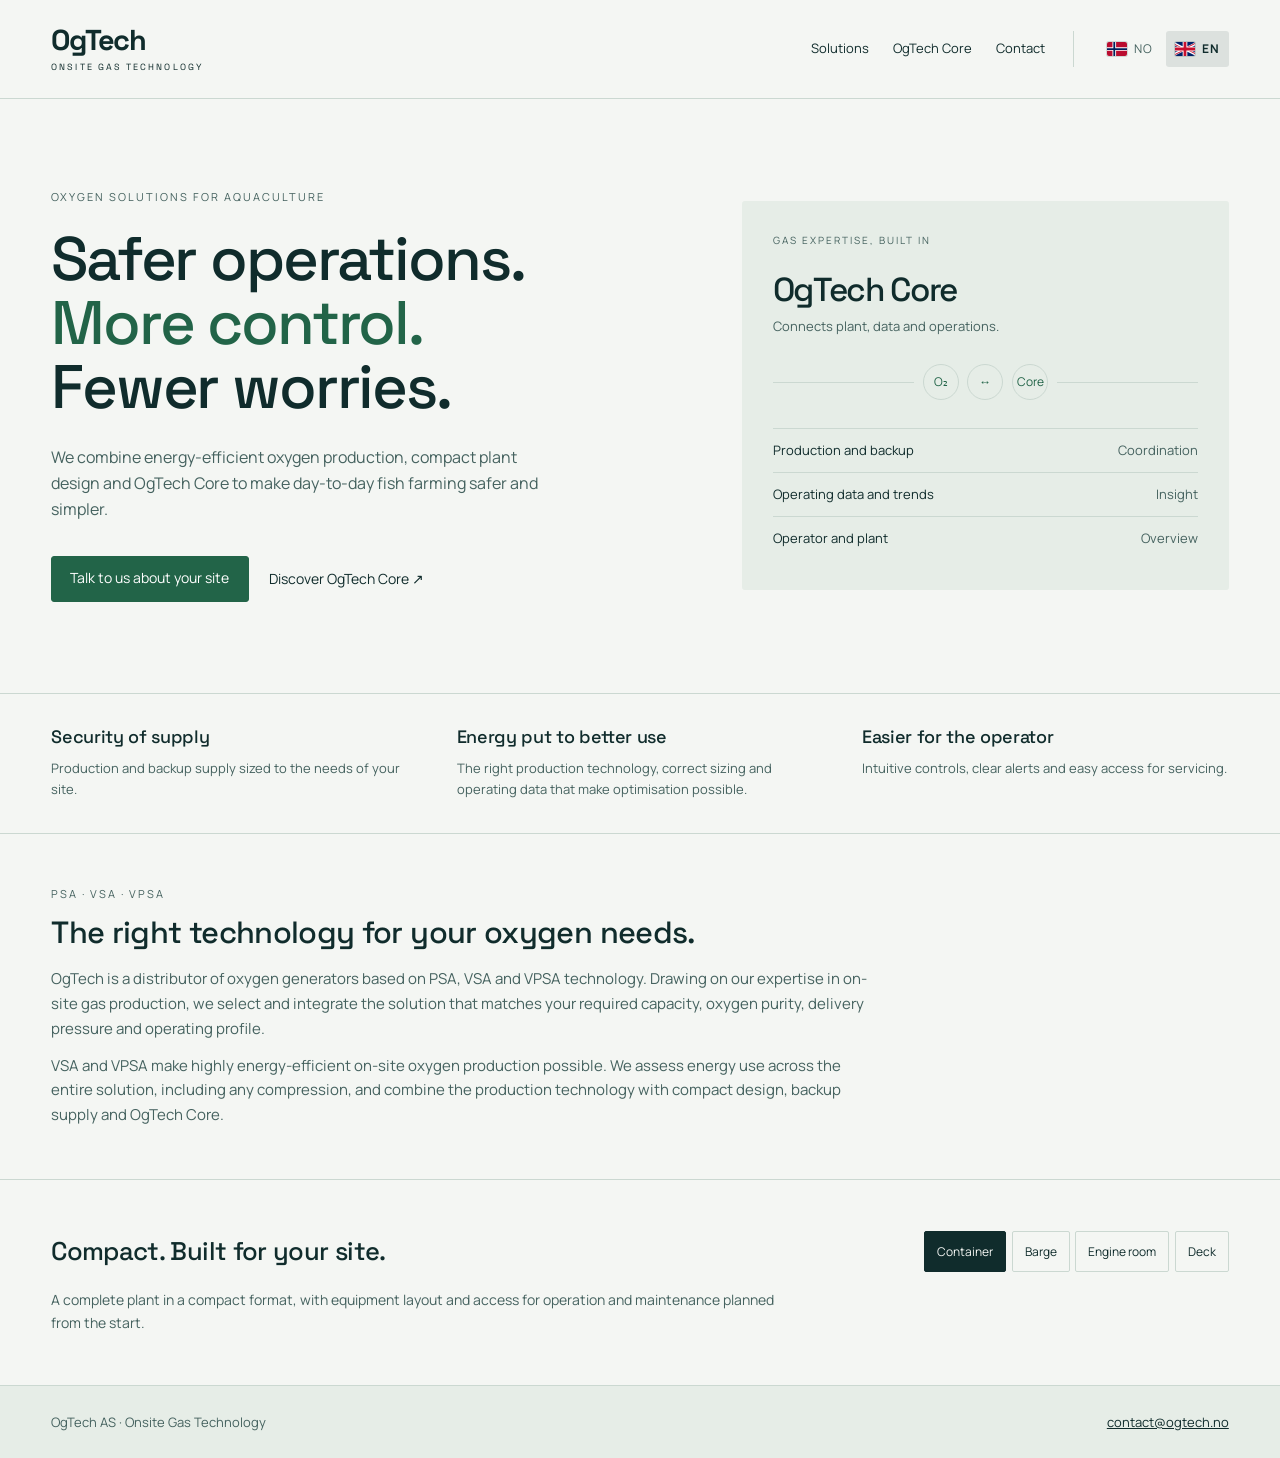
==== commit a9a0f871: "Fjern Prosjekter-siden foreløpig Fjerner prosjekter/ og en/projects/, Erko-bildene, menylenkene og t" ====
--- a/en/index.html
+++ b/en/index.html
@@ -19,7 +19,6 @@
    <nav class="menu" aria-label="Main menu">
     <button type="button" class="menu-link" data-panel="solutions" aria-expanded="false">Solutions</button>
     <button type="button" class="menu-link" data-panel="core" aria-expanded="false">OgTech Core</button>
-    <a class="menu-link" href="projects/index.html">Projects</a>
     <button type="button" class="menu-link" data-panel="contact" aria-expanded="false">Contact</button>
    </nav>
    <nav class="lang" aria-label="Language">
--- a/assets/style.css
+++ b/assets/style.css
@@ -107,29 +107,6 @@
 .choice[aria-pressed=true]{background:var(--ink);color:var(--paper);border-color:var(--ink)}
 .install-copy{font-size:.875rem;color:var(--muted);line-height:1.6;max-width:46rem;min-height:2.8em}
 
-/* Projects page */
-.page-hero{padding-block:clamp(36px,5vw,80px) clamp(24px,3vw,48px)}
-.page-hero .intro{margin-top:-.25rem}
-.project{border-top:1px solid var(--line)}
-.project .wrap{display:grid;grid-template-columns:minmax(0,5fr) minmax(0,7fr);gap:clamp(24px,4vw,64px);align-items:start;padding-block:clamp(32px,5vw,72px)}
-.project figure{margin:0}
-.project img{display:block;width:100%;height:auto;border-radius:3px;background:var(--surface)}
-.tags{display:flex;gap:.4rem;flex-wrap:wrap;margin-bottom:1.1rem}
-.tag{display:inline-flex;align-items:center;gap:.4rem;font-size:.6875rem;letter-spacing:.08rem;text-transform:uppercase;padding:.3rem .6rem;border:1px solid var(--line);border-radius:2px;color:var(--muted)}
-.tag-live{border-color:var(--accent);color:var(--accent)}
-.tag-live::before{content:"";width:.45rem;height:.45rem;border-radius:50%;background:currentColor}
-.project h2{font-size:clamp(1.6rem,2.8vw,2.4rem);font-weight:500;letter-spacing:-.03em;line-height:1.1;margin-bottom:1rem}
-.project p{font-size:.9375rem;line-height:1.65;color:var(--muted);max-width:40rem;margin-bottom:.75rem}
-.project .lead{font-size:1.0625rem;color:var(--ink)}
-.facts{display:grid;grid-template-columns:repeat(2,minmax(0,1fr));column-gap:2rem;margin:1.75rem 0 0;border-top:1px solid var(--line);max-width:40rem}
-.facts div{padding:.75rem 0;border-bottom:1px solid var(--line)}
-.facts dt{font-size:.6875rem;letter-spacing:.1rem;text-transform:uppercase;color:var(--muted)}
-.facts dd{margin:.15rem 0 0;font-size:.9375rem}
-.cta{border-top:1px solid var(--line);background:var(--surface)}
-.cta .wrap{display:flex;justify-content:space-between;align-items:center;gap:1rem 2rem;flex-wrap:wrap;padding-block:2.25rem}
-.cta h2{font-size:clamp(1.25rem,2vw,1.6rem);font-weight:500;letter-spacing:-.02em}
-a.btn-primary{display:inline-flex;align-items:center;text-decoration:none}
-
 /* Footer */
 .site-footer{border-top:1px solid var(--line);background:var(--surface)}
 .site-footer .wrap{display:flex;justify-content:space-between;gap:1rem;flex-wrap:wrap;padding-block:1.6rem;font-size:.8125rem;color:var(--muted)}
@@ -147,9 +124,4 @@
   .principles .wrap{grid-template-columns:1fr;gap:1.25rem}
   h1{letter-spacing:-.03em}
 }
-@media (max-width:860px){
-  .project .wrap{grid-template-columns:1fr}
-  .project figure{max-width:34rem}
-}
-@media (max-width:520px){.facts{grid-template-columns:1fr}}
 @media (pointer:coarse){.choice{min-height:44px}}
